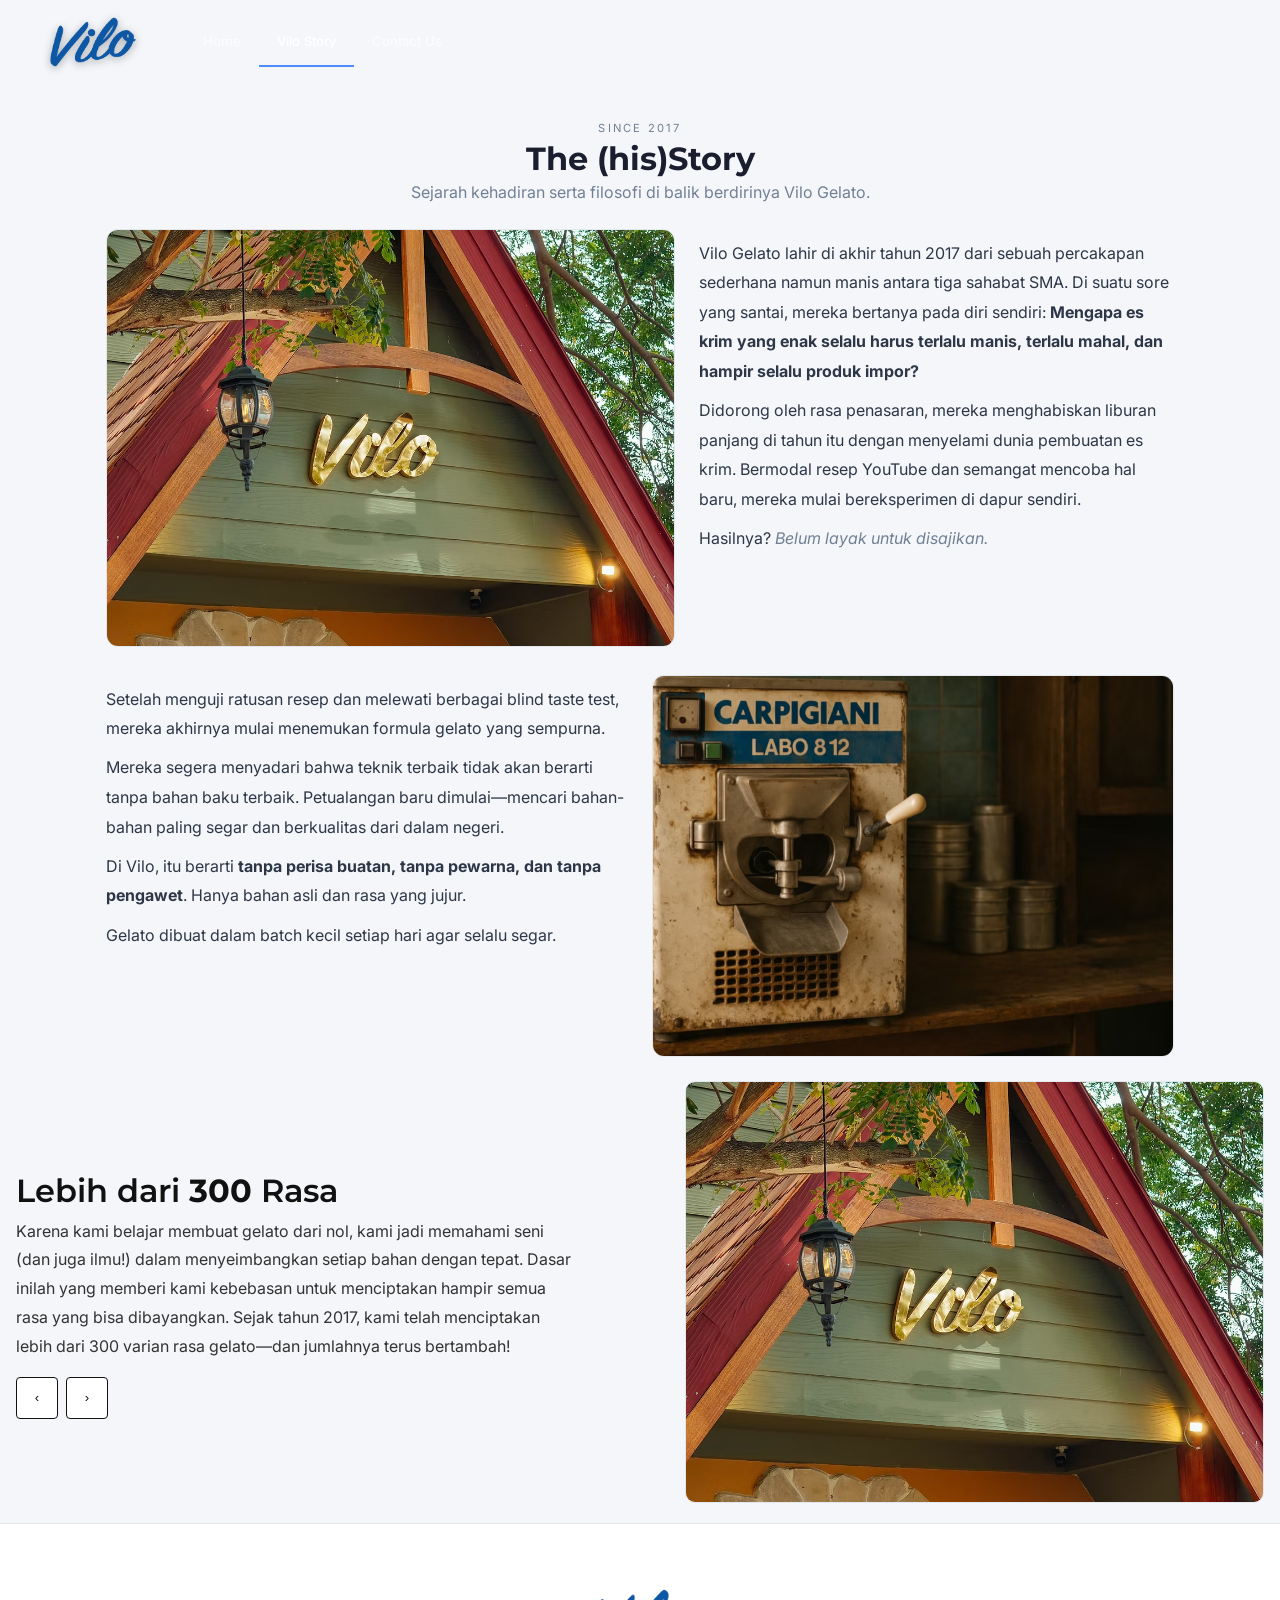
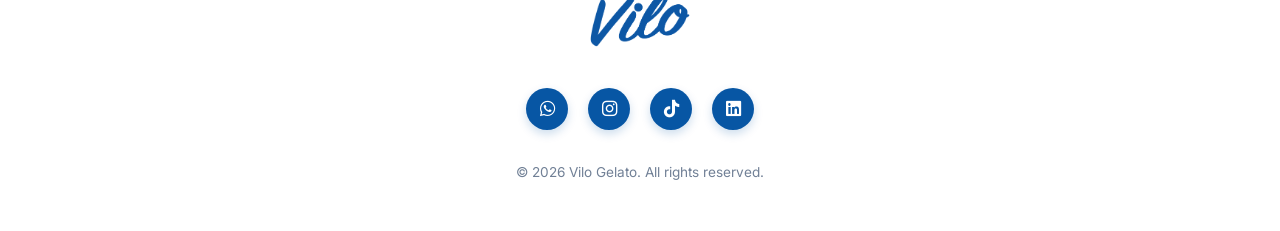
==== story.html @ fc719f1b "Add static website files" ====
<!DOCTYPE html>
<html lang="en">
<head>
    <meta charset="UTF-8">
    <meta name="viewport" content="width=device-width, initial-scale=1.0">
    <meta name="description" content="Vilo Story - VIMS">
    <title>Vilo Story - VIMS</title>
    
    <link rel="preconnect" href="https://fonts.googleapis.com">
    <link rel="preconnect" href="https://fonts.gstatic.com" crossorigin>
    <link href="https://fonts.googleapis.com/css2?family=Inter:wght@300;400;500;600;700&family=Playfair+Display:wght@400;500;600;700&family=Montserrat:wght@400;500;600&display=swap" rel="stylesheet">
    
    <link href="https://cdnjs.cloudflare.com/ajax/libs/font-awesome/6.4.0/css/all.min.css" rel="stylesheet">
    
    <link rel="stylesheet" href="css/style.css">
</head>
<body>
    <div class="vims-mobile-topbar" id="vims-mobile-topbar">
        <a href="index.html" class="vims-brand-link" aria-label="Home">
            <img src="images/logo.svg" alt="VILO" class="vims-mobile-logo">
        </a>
        <button class="vims-hamburger" id="vims-hamburger" aria-label="Toggle menu" title="Menu">
            <i class="fas fa-bars"></i>
        </button>
    </div>

    <nav class="vims-navbar" id="vims-navbar">
        <div class="vims-navbar-inner">
            <div class="vims-brand vims-desktop-brand">
                <a href="index.html" class="vims-brand-link" aria-label="Home">
                    <img src="images/logo.svg" alt="VILO" class="vims-brand-logo">
                </a>
            </div>

            <div class="vims-menu">
                <div class="vims-nav-root">
                    <a href="index.html" class="vims-nav-link">Home</a>
                </div>
                <div class="vims-nav-root active">
                    <a href="story.html" class="vims-nav-link">Vilo Story</a>
                </div>
                <div class="vims-nav-root">
                    <a href="contact.html" class="vims-nav-link">Contact Us</a>
                </div>
            </div>
        </div>
    </nav>

    <div class="vims-overlay" id="vims-overlay"></div>

    <div class="vims-main" style="padding-top: 100px;">
        <div class="story-wrap">
            <div class="title-section">
                <p class="subtitle-top">Since 2017</p>
                <h1 class="serif-title">The (his)Story</h1>
                <p class="lead" style="max-width:640px;margin:0 auto;color:var(--vims-text-light)">Sejarah kehadiran serta filosofi di balik berdirinya Vilo Gelato.</p>
            </div>

            <div class="story-hero px-3">
                <div class="hero-img"><img src="images/Vilo1.1.avif" alt="Vilo History"></div>
                <div class="hero-text">
                    <p>Vilo Gelato lahir di akhir tahun 2017 dari sebuah percakapan sederhana namun manis antara tiga sahabat SMA. Di suatu sore yang santai, mereka bertanya pada diri sendiri: <strong>Mengapa es krim yang enak selalu harus terlalu manis, terlalu mahal, dan hampir selalu produk impor?</strong></p>
                    <p>Didorong oleh rasa penasaran, mereka menghabiskan liburan panjang di tahun itu dengan menyelami dunia pembuatan es krim. Bermodal resep YouTube dan semangat mencoba hal baru, mereka mulai bereksperimen di dapur sendiri.</p>
                    <p>Hasilnya? <span style="color:var(--vims-text-light);font-style:italic">Belum layak untuk disajikan.</span></p>
                </div>
            </div>

            <div class="story-two px-3">
                <div class="text">
                    <p>Setelah menguji ratusan resep dan melewati berbagai blind taste test, mereka akhirnya mulai menemukan formula gelato yang sempurna.</p>
                    <p>Mereka segera menyadari bahwa teknik terbaik tidak akan berarti tanpa bahan baku terbaik. Petualangan baru dimulai—mencari bahan-bahan paling segar dan berkualitas dari dalam negeri.</p>
                    <p>Di Vilo, itu berarti <strong>tanpa perisa buatan, tanpa pewarna, dan tanpa pengawet</strong>. Hanya bahan asli dan rasa yang jujur.</p>
                    <p>Gelato dibuat dalam batch kecil setiap hari agar selalu segar.</p>
                </div>
                <div class="img"><img src="images/Vilo1.3.avif" alt="Workshop"></div>
            </div>
        </div>

        <div class="px-3" id="vilo-story-carousel" aria-roledescription="carousel">
            <div class="story-slide" data-index="0">
                <div>
                    <h2 class="slide-title">Lebih dari <strong>300</strong> Rasa</h2>
                    <p class="slide-body">
                        Karena kami belajar membuat gelato dari nol, kami jadi memahami seni (dan juga ilmu!) dalam menyeimbangkan setiap bahan dengan tepat.
                        Dasar inilah yang memberi kami kebebasan untuk menciptakan hampir semua rasa yang bisa dibayangkan. Sejak tahun 2017, kami telah menciptakan lebih dari 300 varian rasa gelato—dan jumlahnya terus bertambah!
                    </p>
                    <div class="slide-nav">
                        <button type="button" class="slide-btn" data-prev aria-label="Previous slide"><span class="sr">Previous</span>‹</button>
                        <button type="button" class="slide-btn" data-next aria-label="Next slide"><span class="sr">Next</span>›</button>
                    </div>
                </div>
                <div class="slide-media"><img src="images/Vilo1.1.avif" alt="Vilo flavours"></div>
            </div>
            <div class="story-slide" data-index="1" style="display:none">
                <div>
                    <h2 class="slide-title"><strong>37</strong> Outlets</h2>
                    <p class="slide-body">
                        Kami dengan bangga memiliki, mengelola, dan menjalankan 37 gerai yang tersebar di seluruh kepulauan Indonesia, menjadikan kami sebagai jaringan gelato lokal terbesar di tanah air.
                        Dari sudut kota hingga destinasi pulau, selalu ada secangkir Vilo yang tidak pernah terlalu jauh dari Anda!
                    </p>
                    <div class="slide-nav">
                        <button type="button" class="slide-btn" data-prev aria-label="Previous slide"><span class="sr">Previous</span>‹</button>
                        <button type="button" class="slide-btn" data-next aria-label="Next slide"><span class="sr">Next</span>›</button>
                    </div>
                </div>
                <div class="slide-media"><img src="images/Vilo1.2.avif" alt="Vilo outlets"></div>
            </div>
        </div>
    </div>

    <footer class="vims-footer">
        <div class="vims-main" style="padding: 0 2.5rem;">
            <img src="images/logo.svg" class="vims-footer-logo" alt="Vilo Logo">
            <div class="vims-footer-socials">
                <a href="https://api.whatsapp.com/send/?phone=628161639999" target="_blank" aria-label="WhatsApp"><i class="fab fa-whatsapp"></i></a>
                <a href="https://www.instagram.com/vilogelato/" target="_blank" aria-label="Instagram"><i class="fab fa-instagram"></i></a>
                <a href="https://tiktok.com/vilogelato" target="_blank" aria-label="TikTok"><i class="fab fa-tiktok"></i></a>
                <a href="https://www.linkedin.com/company/vilo-gelato01/" target="_blank" aria-label="LinkedIn"><i class="fab fa-linkedin"></i></a>
            </div>
            <p class="vims-footer-copy">© 2026 Vilo Gelato. All rights reserved.</p>
        </div>
    </footer>

    <script src="js/script.js"></script>
</body>
</html>
---- css/style.css ----
:root {
    --vims-primary: #1a1e2e;
    --vims-primary-light: #252a3a;
    --vims-accent: #4f8cff;
    --vims-accent-hover: #6da0ff;
    --vims-accent-subtle: rgba(79, 140, 255, 0.08);
    --vims-bg: #f4f6f9;
    --vims-card: #ffffff;
    --vims-border: #e2e6ed;
    --vims-text: #2d3748;
    --vims-text-light: #718096;
    --vims-text-muted: #a0aec0;
    --vims-success: #48bb78;
    --vims-shadow: 0 1px 3px rgba(0, 0, 0, 0.06), 0 1px 2px rgba(0, 0, 0, 0.04);
    --vims-shadow-lg: 0 10px 25px rgba(0, 0, 0, 0.08);
    --vims-radius: 8px;
    --vims-transition: 0.2s cubic-bezier(0.4, 0, 0.2, 1);
    --vims-dropdown-bg: #252a3a;
    --vims-dropdown-text: #E6EAF2;
    --vims-dropdown-hover-bg: rgba(255, 255, 255, 0.06);
    --vims-submenu-bg: rgba(255, 255, 255, 0.04);
    --vims-gold: #b88a44;
}

* {
    margin: 0;
    padding: 0;
    box-sizing: border-box;
}

body {
    font-family: 'Inter', -apple-system, BlinkMacSystemFont, 'Segoe UI', Roboto, sans-serif;
    background-color: var(--vims-bg);
    color: var(--vims-text);
    line-height: 1.6;
    -webkit-font-smoothing: antialiased;
}

h1,
.vims-h1 {
    font-family: 'Avenir Next', 'Avenir', 'Montserrat', sans-serif;
    font-weight: 700;
    font-size: 2rem;
    color: var(--vims-primary);
    line-height: 1.3;
}

h2 {
    font-size: 1.5rem;
    font-weight: 600;
    color: var(--vims-primary);
}

h3 {
    font-size: 1.25rem;
    font-weight: 600;
    color: var(--vims-primary);
}

.vims-navbar {
    background: transparent;
    border-bottom: none;
    position: fixed;
    width: 100%;
    top: 0;
    z-index: 999;
    transition: background-color 0.3s ease, box-shadow 0.3s ease, padding 0.3s ease;
}

.vims-navbar.scrolled {
    background: rgba(26, 30, 46, 0.95);
    backdrop-filter: blur(10px);
    -webkit-backdrop-filter: blur(10px);
    box-shadow: 0 4px 20px rgba(0, 0, 0, 0.2);
}

.vims-mobile-topbar {
    display: none;
}

.vims-navbar-inner {
    display: flex;
    align-items: center;
    padding: 1rem 3rem;
    overflow: visible;
}

.vims-brand {
    display: flex;
    align-items: center;
    gap: 0.75rem;
    padding-right: 2rem;
    margin-right: 1rem;
    border-right: none;
}

.vims-brand-logo {
    height: 52px;
    display: block;
    filter: drop-shadow(0 2px 4px rgba(0, 0, 0, 0.3));
}

.vims-menu {
    display: flex;
    align-items: stretch;
    gap: 0;
    flex: 1;
}

.vims-nav-root {
    position: relative;
}

.vims-nav-root>.vims-nav-link {
    display: flex;
    align-items: center;
    gap: 0.4rem;
    padding: 0.85rem 1.1rem;
    color: rgba(255, 255, 255, 0.7);
    text-decoration: none;
    font-size: 0.82rem;
    font-weight: 500;
    white-space: nowrap;
    transition: var(--vims-transition);
    border-bottom: 2px solid transparent;
}

.vims-nav-root>.vims-nav-link:hover,
.vims-nav-root.active>.vims-nav-link {
    color: #fff;
    background: transparent;
    border-bottom-color: var(--vims-accent);
}

.vims-main {
    width: 100%;
    margin: 0;
    padding: 0;
}

.vims-container {
    max-width: 960px;
    margin: 0 auto;
    padding: 2.5rem;
}

@media (max-width: 768px) {
    .vims-mobile-topbar {
        display: flex;
        justify-content: space-between;
        align-items: center;
        padding: 1rem 1.5rem;
        position: fixed;
        width: 100%;
        top: 0;
        z-index: 1000;
        transition: background-color 0.3s ease;
    }

    .vims-mobile-topbar.scrolled {
        background: rgba(26, 30, 46, 0.95);
        backdrop-filter: blur(10px);
        -webkit-backdrop-filter: blur(10px);
        box-shadow: 0 4px 20px rgba(0, 0, 0, 0.2);
    }

    .vims-mobile-logo {
        height: 36px;
        filter: drop-shadow(0 2px 4px rgba(0, 0, 0, 0.3));
    }

    .vims-desktop-brand {
        display: none !important;
    }

    .vims-hamburger {
        display: block;
        color: #fff;
        font-size: 1.5rem;
        background: none;
        border: none;
    }

    .vims-navbar {
        position: fixed;
        top: 0;
        left: -300px;
        width: 300px;
        height: 100vh;
        background: var(--vims-card);
        border-right: 1px solid var(--vims-border);
        box-shadow: var(--vims-shadow-lg);
        transition: left 0.3s ease;
        z-index: 1001;
        overflow-y: auto;
    }

    .vims-navbar.mobile-open {
        left: 0;
    }

    .vims-navbar-inner {
        flex-direction: column;
        padding: 0;
    }

    .vims-nav-root>.vims-nav-link {
        color: var(--vims-text);
        padding: 0.85rem 1.25rem;
        border-bottom: 1px solid var(--vims-border);
        border-left: 3px solid transparent;
    }

    .vims-nav-root.active>.vims-nav-link {
        color: var(--vims-accent);
        border-left-color: var(--vims-accent);
        background: var(--vims-accent-subtle);
        border-bottom-color: var(--vims-border);
    }
}

.vims-overlay {
    display: none;
    position: fixed;
    inset: 0;
    top: 0;
    background: rgba(0, 0, 0, 0.3);
    z-index: 1000;
}

.vims-overlay.active {
    display: block;
}

.vims-footer {
    background: var(--vims-card);
    border-top: 1px solid var(--vims-border);
    padding: 4rem 0 3rem;
    text-align: center;
}

.vims-footer-logo {
    height: 60px;
    width: auto;
    margin-bottom: 2rem;
    transition: var(--vims-transition);
}

.vims-footer-socials {
    display: flex;
    justify-content: center;
    gap: 1.25rem;
    margin-bottom: 2rem;
}

.vims-footer-socials a {
    display: flex;
    align-items: center;
    justify-content: center;
    width: 42px;
    height: 42px;
    background: #0756a4;
    color: #fff;
    border-radius: 50%;
    font-size: 1.1rem;
    transition: var(--vims-transition);
    box-shadow: 0 4px 10px rgba(7, 86, 164, 0.2);
    text-decoration: none;
}

.vims-footer-socials a:hover {
    transform: translateY(-3px);
    box-shadow: 0 6px 15px rgba(7, 86, 164, 0.35);
    background: #064583;
    color: #fff;
}

.vims-footer-copy {
    font-size: 0.85rem;
    color: var(--vims-text-light);
}

.hero-section {
    position: relative;
    height: calc(100vh - 60px);
    width: 100%;
    display: flex;
    align-items: center;
    justify-content: center;
    text-align: center;
    background-color: var(--vims-primary);
    color: #ffffff;
    overflow: hidden;
}

.hero-bg {
    position: absolute;
    top: 0;
    left: 0;
    width: 100%;
    height: 100%;
    object-fit: cover;
    z-index: 1;
    transform: scale(1.05);
    animation: heroKenBurns 20s ease-in-out forwards;
}

.hero-overlay {
    position: absolute;
    top: 0;
    left: 0;
    width: 100%;
    height: 100%;
    background: linear-gradient(to bottom, rgba(0, 0, 0, 0.5) 0%, rgba(0, 0, 0, 0.2) 100%);
    z-index: 2;
}

.hero-content {
    position: relative;
    z-index: 3;
    max-width: 800px;
    padding: 2rem;
    opacity: 0;
    transform: translateY(24px);
    transition: opacity 700ms ease, transform 700ms ease;
}
.hero-content.show {
    opacity: 1;
    transform: translateY(0);
}

.hero-section .display-2 {
    font-family: 'Avenir Next', 'Avenir', 'Montserrat', sans-serif;
    font-size: 3.5rem;
    color: #ffffff;
    margin-bottom: 1rem;
    text-shadow: 0 2px 4px rgba(0, 0, 0, 0.3);
}

.hero-section .lead {
    font-size: 1.25rem;
    color: rgba(255, 255, 255, 0.9);
    margin-top: .5rem;
    text-shadow: 0 1px 2px rgba(0, 0, 0, 0.3);
}

@keyframes heroKenBurns {
    0%   { transform: scale(1.05); }
    50%  { transform: scale(1.08); }
    100% { transform: scale(1.1); }
}

.btn {
    display: inline-block;
    margin-top: 1.5rem;
    padding: .75rem 2rem;
    border-radius: 999px;
    text-decoration: none;
    font-size: .95rem;
    font-weight: 500;
    transition: var(--vims-transition);
}

.btn--outline {
    border: 2px solid #ffffff;
    color: #ffffff;
    background: rgba(255, 255, 255, 0.1);
    backdrop-filter: blur(4px);
}

.btn--outline:hover {
    background: #ffffff;
    color: var(--vims-primary);
}

.article-slide {
    padding: 4rem 0;
    margin-bottom: 2rem;
}

.as-grid {
    display: grid;
    grid-template-columns: 1fr 1.25fr;
    gap: 3rem;
    align-items: center;
}

.text-slider {
    position: relative;
    padding-right: 2rem;
}

.text-slide {
    opacity: 0;
    position: absolute;
    top: 50%;
    transform: translateY(-50%);
    width: 100%;
    transition: opacity .5s ease;
}

.text-slide.is-active {
    opacity: 1;
    position: relative;
    transform: translateY(0);
}

.badge {
    font-size: .85rem;
    font-weight: 700;
    color: #0756a4;
    text-transform: uppercase;
    letter-spacing: 0.5px;
    margin-bottom: 0.5rem;
    display: block;
    padding: 0;
    background: transparent;
}

.text-slide h2 {
    font-family: 'Inter', system-ui, -apple-system, sans-serif;
    font-size: 2.8rem;
    font-weight: 900;
    color: var(--vims-primary);
    margin-bottom: 1.2rem;
    line-height: 1.1;
}

.muted {
    color: var(--vims-text-light);
    font-size: 1.05rem;
    line-height: 1.6;
}

.image-slider-wrapper {
    position: relative;
}

.image-slider {
    position: relative;
    aspect-ratio: 16/10;
    border-radius: 16px;
    overflow: hidden;
    box-shadow: 0 4px 20px rgba(0, 0, 0, 0.1);
}

.image-slide {
    opacity: 0;
    position: absolute;
    top: 0;
    left: 0;
    width: 100%;
    height: 100%;
    transition: opacity .5s ease;
}

.image-slide.is-active {
    opacity: 1;
}

.image-slide img {
    width: 100%;
    height: 100%;
    object-fit: cover;
}

.slider-dots {
    display: flex;
    justify-content: center;
    gap: 8px;
    margin-top: 1rem;
}

.slider-dots .dot {
    width: 6px;
    height: 6px;
    border-radius: 50%;
    background: #cbd5e1;
    cursor: pointer;
    transition: background 0.3s ease;
}

.slider-dots .dot.active {
    background: #475569;
}

.vilo-stats {
    padding: 2rem 0 4rem;
}

.stats-grid {
    display: grid;
    grid-template-columns: repeat(4, 1fr);
    gap: 1rem;
}

.stat {
    text-align: center;
    padding: 1rem;
    opacity: 0;
    transform: translateY(30px);
    transition: opacity 0.8s ease, transform 0.8s ease;
}

.stat.is-visible {
    opacity: 1;
    transform: translateY(0);
}

.stat-number {
    font-size: 4rem;
    font-weight: 700;
    color: var(--vims-gold);
    margin-bottom: 0.5rem;
    font-family: 'Avenir', 'Montserrat';
    line-height: 1;
}

.stat-label {
    font-size: .85rem;
    color: var(--vims-text-light);
}

@media(max-width:768px) {
    .as-grid {
        grid-template-columns: 1fr;
    }
    .stats-grid {
        grid-template-columns: repeat(2, 1fr);
    }
}

.story-wrap {max-width:1100px;margin:0 auto}
.title-section {text-align:center;margin:1.25rem 0 1.5rem}
.title-section .serif-title {font-family:'Avenir Next','Avenir','Montserrat',sans-serif;font-size:2rem;color:var(--vims-primary)}
.subtitle-top {letter-spacing:.2em;text-transform:uppercase;font-size:.7rem;color:var(--vims-text-light)}
.story-slide {display:grid;grid-template-columns:1.1fr 1fr;gap:2rem;align-items:center;margin:1.25rem 0}
.slide-title {font-family:'Avenir Next','Avenir','Montserrat',sans-serif;font-size:2rem;color:#111}
.slide-title strong {font-weight:700}
.slide-body {color:#333;line-height:1.8;max-width:560px}
.slide-media {border:1px solid var(--vims-border);border-radius:10px;overflow:hidden}
.slide-media img {display:block;width:100%;height:420px;object-fit:cover}
.slide-nav {display:flex;gap:.5rem;margin-top:1rem}
.slide-btn {width:42px;height:42px;border:1px solid #111;background:#fff;color:#111;border-radius:4px;display:inline-flex;align-items:center;justify-content:center;cursor:pointer}
.slide-btn:hover {background:#111;color:#fff}
.sr {position:absolute;width:1px;height:1px;overflow:hidden;clip:rect(0,0,0,0)}
.story-hero {display:grid;grid-template-columns:1.2fr 1fr;gap:1.5rem;align-items:start;margin-bottom:1.75rem}
.story-hero .hero-img {border-radius:12px;overflow:hidden;border:1px solid var(--vims-border)}
.story-hero .hero-img img {width:100%;height:100%;object-fit:cover;display:block}
.story-hero .hero-text {max-width:520px;margin:0 auto}
.story-hero .hero-text p {color:var(--vims-text);line-height:1.85;margin:.6rem 0}
.story-two {display:grid;grid-template-columns:1fr 1fr;gap:1.5rem;align-items:start;margin:1.5rem 0}
.story-two .text p {line-height:1.85;margin:.6rem 0}
.story-two .img {border-radius:12px;overflow:hidden;border:1px solid var(--vims-border)}
.story-two .img img {width:100%;height:380px;object-fit:cover;display:block}
@media(max-width:900px){.story-hero{grid-template-columns:1fr}.story-two{grid-template-columns:1fr}}

.contact-container {
    max-width: 1200px;
    margin: 0 auto;
    padding: 2rem 1.5rem;
}

.contact-header {
    text-align: center;
    margin-bottom: 3rem;
}

.contact-header h1 {
    font-family: 'Avenir', 'Montserrat';
    font-size: 2.5rem;
    color: #1a1e2e;
    margin-bottom: 0.75rem;
}

.contact-header p {
    color: #718096;
    font-size: 1rem;
    max-width: 500px;
    margin: 0 auto;
    line-height: 1.6;
}

.contact-grid {
    display: grid;
    grid-template-columns: 1fr 1fr;
    gap: 3rem;
    align-items: start;
}

.contact-info-section h3 {
    font-size: 1.1rem;
    font-weight: 600;
    color: #1a1e2e;
    margin-bottom: 1.5rem;
}

.contact-item {
    display: flex;
    gap: 1rem;
    margin-bottom: 1.25rem;
    align-items: flex-start;
}

.contact-icon {
    width: 40px;
    height: 40px;
    background: #fef3e2;
    border-radius: 50%;
    display: flex;
    align-items: center;
    justify-content: center;
    flex-shrink: 0;
}

.contact-icon i {
    color: #d97706;
    font-size: 1.1rem;
}

.contact-details h4 {
    font-size: 0.95rem;
    font-weight: 600;
    color: #1a1e2e;
    margin-bottom: 0.25rem;
}

.contact-details p,
.contact-details a {
    font-size: 0.9rem;
    color: #718096;
    margin: 0;
    text-decoration: none;
}

.contact-details a:hover {
    color: #0756a4;
}

.opening-hours {
    background: #fef3e2;
    border-radius: 12px;
    padding: 1.25rem;
    margin-top: 1.5rem;
}

.opening-hours h4 {
    font-size: 1rem;
    font-weight: 600;
    color: #1a1e2e;
    margin-bottom: 0.75rem;
}

.opening-hours p {
    font-size: 0.9rem;
    color: #718096;
    margin: 0.25rem 0;
}

.contact-form-card {
    background: #ffffff;
    border-radius: 16px;
    padding: 2rem;
    box-shadow: 0 4px 20px rgba(0, 0, 0, 0.08);
}

.form-group {
    margin-bottom: 1.25rem;
}

.form-group label {
    display: block;
    font-size: 0.85rem;
    font-weight: 600;
    color: #1a1e2e;
    margin-bottom: 0.5rem;
}

.form-group input,
.form-group textarea {
    width: 100%;
    padding: 0.75rem 1rem;
    border: 1px solid #e2e8f0;
    border-radius: 10px;
    font-size: 0.95rem;
    color: #1a1e2e;
    background: #ffffff;
    transition: border-color 0.2s ease, box-shadow 0.2s ease;
}

.form-group input:focus,
.form-group textarea:focus {
    outline: none;
    border-color: #0756a4;
    box-shadow: 0 0 0 3px rgba(7, 86, 164, 0.1);
}

.form-group input::placeholder,
.form-group textarea::placeholder {
    color: #a0aec0;
}

.form-group textarea {
    min-height: 120px;
    resize: vertical;
}

.submit-btn {
    width: 100%;
    background: #d97706;
    color: #ffffff;
    border: none;
    padding: 0.9rem 1.5rem;
    border-radius: 10px;
    font-size: 1rem;
    font-weight: 600;
    cursor: pointer;
    transition: background-color 0.2s ease, transform 0.1s ease;
    display: flex;
    align-items: center;
    justify-content: center;
    gap: 0.5rem;
}

.submit-btn:hover {
    background: #b45309;
}

.submit-btn:active {
    transform: scale(0.98);
}

@media (max-width: 768px) {
    .contact-grid {
        grid-template-columns: 1fr;
        gap: 2rem;
    }
    .contact-header h1 {
        font-size: 2rem;
    }
}

.px-3 {
    padding-left: 1rem;
    padding-right: 1rem;
}

.lead {
    color: var(--vims-text-light);
}
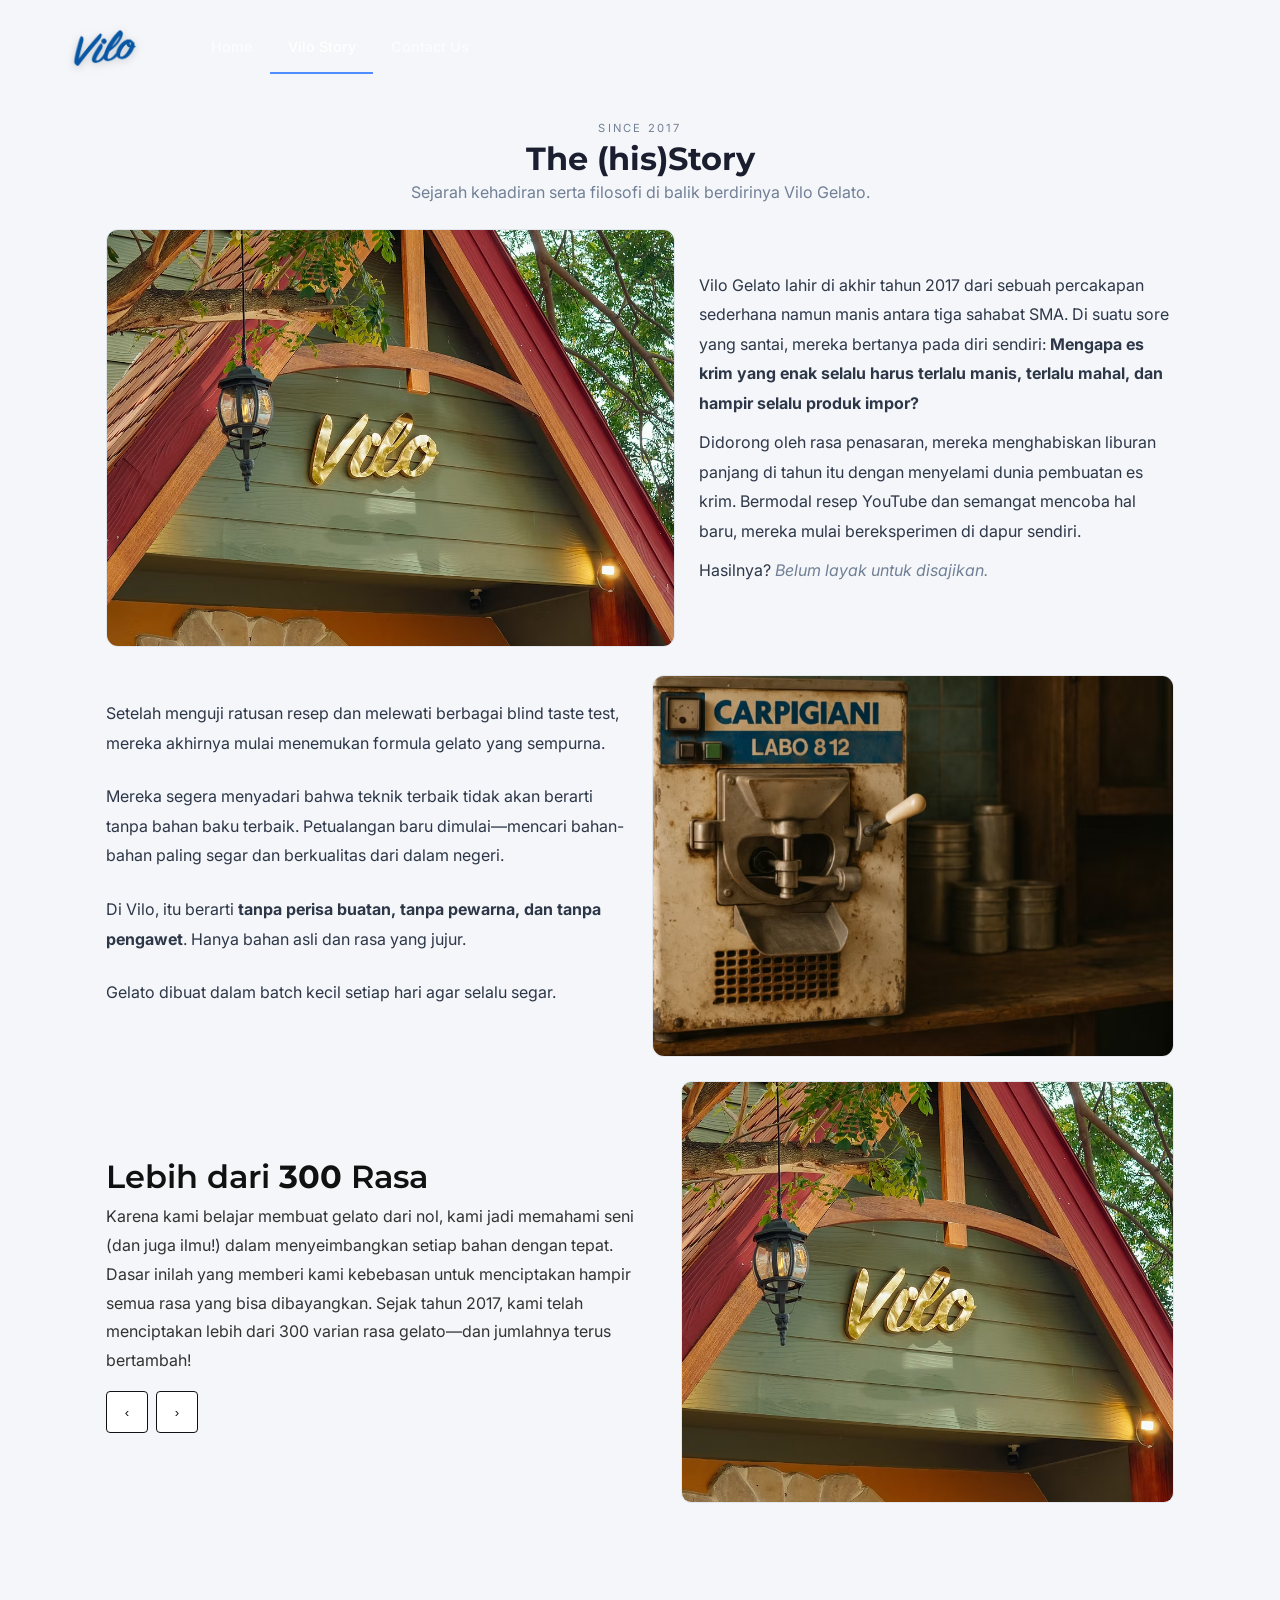
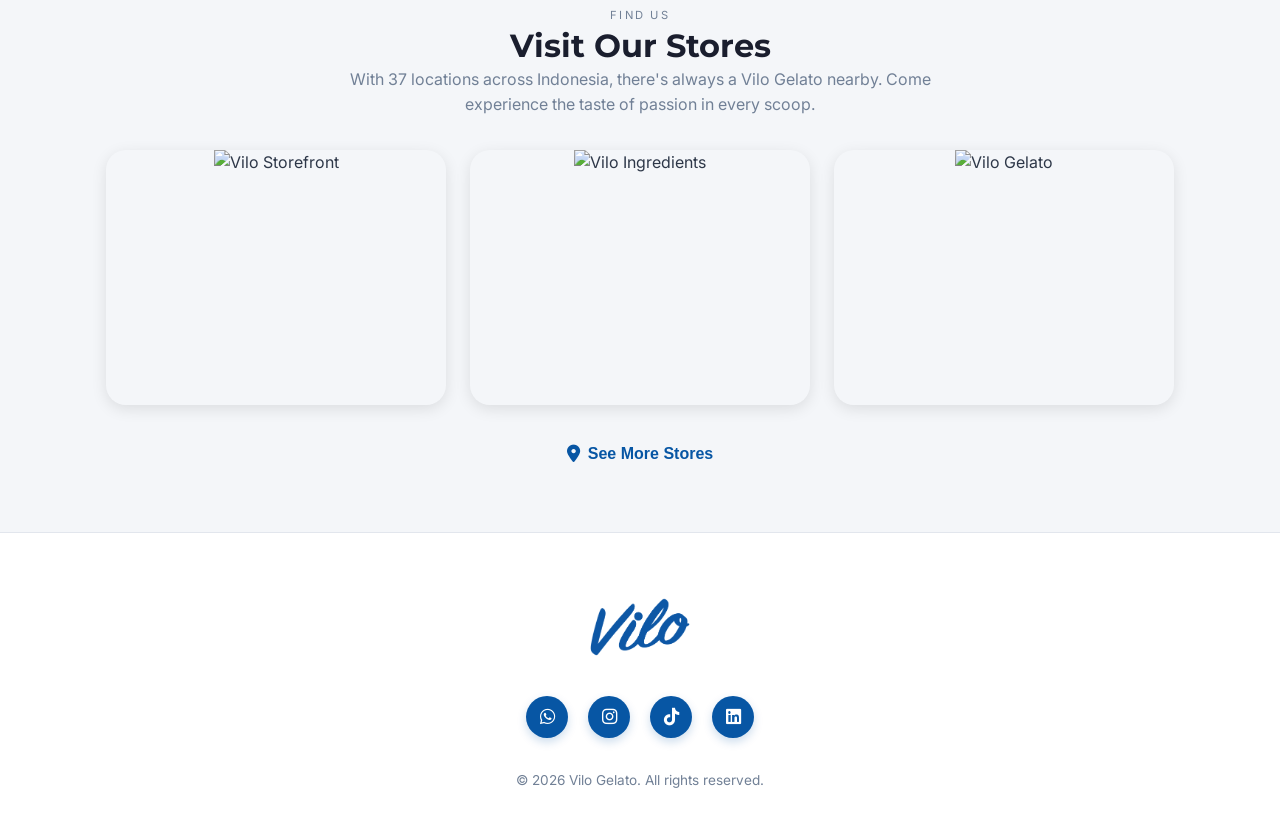
==== commit e24a66d1: "update homepage" ====
--- a/story.html
+++ b/story.html
@@ -74,9 +74,8 @@
                 </div>
                 <div class="img"><img src="images/Vilo1.3.avif" alt="Workshop"></div>
             </div>
-        </div>
-
-        <div class="px-3" id="vilo-story-carousel" aria-roledescription="carousel">
+
+             <div class="px-3" id="vilo-story-carousel" aria-roledescription="carousel">
             <div class="story-slide" data-index="0">
                 <div>
                     <h2 class="slide-title">Lebih dari <strong>300</strong> Rasa</h2>
@@ -106,8 +105,194 @@
                 <div class="slide-media"><img src="images/Vilo1.2.avif" alt="Vilo outlets"></div>
             </div>
         </div>
+
+        <section class="visit-stores px-3">
+            <div class="story-wrap">
+                <div class="title-section">
+                    <p class="subtitle-top">FIND US</p>
+                    <h1 class="serif-title">Visit Our Stores</h1>
+                    <p class="lead" style="max-width:640px;margin:0 auto;color:var(--vims-text-light)">
+                        With 37 locations across Indonesia, there's always a Vilo Gelato nearby. Come experience the taste of passion in every scoop.
+                    </p>
+                </div>
+
+                <div class="stores-grid">
+                    <div class="store-card">
+                        <img src="images/DSC08539.JPG" alt="Vilo Storefront">
+                        <div class="store-overlay">
+                            <h3>Vilo Gelato Alam Sutera</h3>
+                            <p>Jl Alam Sutera Towncenter 10J no 5, Tangerang, Banten 15325</p>
+                        </div>
+                    </div>
+                    <div class="store-card">
+                        <img src="images/DSC00134e.jpg" alt="Vilo Ingredients">
+                        <div class="store-overlay">
+                            <h3>Vilo Gelato Bandung</h3>
+                            <p>Jl. Gunung Kareumbi No.7, Ciumbuleuit, Kec. Cidadap, Kota Bandung, Jawa Barat 40141</p>
+                        </div>
+                    </div>
+                    <div class="store-card">
+                        <img src="images/DSC01240.JPG" alt="Vilo Gelato">
+                        <div class="store-overlay">
+                            <h3>Vilo Gelato Puri</h3>
+                            <p>Jl. Puri Indah Raya, Kembangan Sel., Kec. Kembangan, Kota Jakarta Barat, Daerah Khusus Ibukota Jakarta 11610</p>
+                        </div>
+                    </div>
+                </div>
+
+                <button class="expand-btn" id="expand-outlets">
+                    <i class="fas fa-map-marker-alt"></i>
+                    <span>See More Stores</span>
+                </button>
+
+                <div id="outlets-grid">
+                    <!-- 37 Outlets Grid -->
+                    <div class="store-card">
+                        <img src="images/Vilo1.1.avif" alt="Vilo Outlet">
+                        <div class="store-overlay"><h3>Vilo Gelato Kelapa Gading</h3><p>Jakarta Utara</p></div>
+                    </div>
+                    <div class="store-card">
+                        <img src="images/Vilo1.2.avif" alt="Vilo Outlet">
+                        <div class="store-overlay"><h3>Vilo Gelato Bintaro</h3><p>Tangerang Selatan</p></div>
+                    </div>
+                    <div class="store-card">
+                        <img src="images/Vilo1.3.avif" alt="Vilo Outlet">
+                        <div class="store-overlay"><h3>Vilo Gelato Alam Sutera</h3><p>Tangerang</p></div>
+                    </div>
+                    <div class="store-card">
+                        <img src="images/Vilo1.4.avif" alt="Vilo Outlet">
+                        <div class="store-overlay"><h3>Vilo Gelato Bandung</h3><p>Jawa Barat</p></div>
+                    </div>
+                    <div class="store-card">
+                        <img src="images/Vilo1.1.avif" alt="Vilo Outlet">
+                        <div class="store-overlay"><h3>Vilo Gelato Bali Berawa</h3><p>Bali</p></div>
+                    </div>
+                    <div class="store-card">
+                        <img src="images/Vilo1.2.avif" alt="Vilo Outlet">
+                        <div class="store-overlay"><h3>Vilo Gelato Bali Sanur</h3><p>Bali</p></div>
+                    </div>
+                    <div class="store-card">
+                        <img src="images/Vilo1.3.avif" alt="Vilo Outlet">
+                        <div class="store-overlay"><h3>Vilo Gelato Yogyakarta</h3><p>DI Yogyakarta</p></div>
+                    </div>
+                    <div class="store-card">
+                        <img src="images/Vilo1.4.avif" alt="Vilo Outlet">
+                        <div class="store-overlay"><h3>Vilo Gelato Surabaya</h3><p>Jawa Timur</p></div>
+                    </div>
+                    <div class="store-card">
+                        <img src="images/Vilo1.1.avif" alt="Vilo Outlet">
+                        <div class="store-overlay"><h3>Vilo Gelato Medan</h3><p>Sumatera Utara</p></div>
+                    </div>
+                    <div class="store-card">
+                        <img src="images/Vilo1.2.avif" alt="Vilo Outlet">
+                        <div class="store-overlay"><h3>Vilo Gelato Makassar</h3><p>Sulawesi Selatan</p></div>
+                    </div>
+                    <div class="store-card">
+                        <img src="images/Vilo1.3.avif" alt="Vilo Outlet">
+                        <div class="store-overlay"><h3>Vilo Gelato Palembang</h3><p>Sumatera Selatan</p></div>
+                    </div>
+                    <div class="store-card">
+                        <img src="images/Vilo1.4.avif" alt="Vilo Outlet">
+                        <div class="store-overlay"><h3>Vilo Gelato Semarang</h3><p>Jawa Tengah</p></div>
+                    </div>
+                    <div class="store-card">
+                        <img src="images/Vilo1.1.avif" alt="Vilo Outlet">
+                        <div class="store-overlay"><h3>Vilo Gelato Malang</h3><p>Jawa Timur</p></div>
+                    </div>
+                    <div class="store-card">
+                        <img src="images/Vilo1.2.avif" alt="Vilo Outlet">
+                        <div class="store-overlay"><h3>Vilo Gelato Bogor</h3><p>Jawa Barat</p></div>
+                    </div>
+                    <div class="store-card">
+                        <img src="images/Vilo1.3.avif" alt="Vilo Outlet">
+                        <div class="store-overlay"><h3>Vilo Gelato Depok</h3><p>Jawa Barat</p></div>
+                    </div>
+                    <div class="store-card">
+                        <img src="images/Vilo1.4.avif" alt="Vilo Outlet">
+                        <div class="store-overlay"><h3>Vilo Gelato Bekasi</h3><p>Jawa Barat</p></div>
+                    </div>
+                    <div class="store-card">
+                        <img src="images/Vilo1.1.avif" alt="Vilo Outlet">
+                        <div class="store-overlay"><h3>Vilo Gelato BSD City</h3><p>Tangerang</p></div>
+                    </div>
+                    <div class="store-card">
+                        <img src="images/Vilo1.2.avif" alt="Vilo Outlet">
+                        <div class="store-overlay"><h3>Vilo Gelato Tangerang</h3><p>Banten</p></div>
+                    </div>
+                    <div class="store-card">
+                        <img src="images/Vilo1.3.avif" alt="Vilo Outlet">
+                        <div class="store-overlay"><h3>Vilo Gelato Manado</h3><p>Sulawesi Utara</p></div>
+                    </div>
+                    <div class="store-card">
+                        <img src="images/Vilo1.4.avif" alt="Vilo Outlet">
+                        <div class="store-overlay"><h3>Vilo Gelato Balikpapan</h3><p>Kalimantan Timur</p></div>
+                    </div>
+                    <div class="store-card">
+                        <img src="images/Vilo1.1.avif" alt="Vilo Outlet">
+                        <div class="store-overlay"><h3>Vilo Gelato Pontianak</h3><p>Kalimantan Barat</p></div>
+                    </div>
+                    <div class="store-card">
+                        <img src="images/Vilo1.2.avif" alt="Vilo Outlet">
+                        <div class="store-overlay"><h3>Vilo Gelato Lampung</h3><p>Lampung</p></div>
+                    </div>
+                    <div class="store-card">
+                        <img src="images/Vilo1.3.avif" alt="Vilo Outlet">
+                        <div class="store-overlay"><h3>Vilo Gelato Pekanbaru</h3><p>Riau</p></div>
+                    </div>
+                    <div class="store-card">
+                        <img src="images/Vilo1.4.avif" alt="Vilo Outlet">
+                        <div class="store-overlay"><h3>Vilo Gelato Batam</h3><p>Kepulauan Riau</p></div>
+                    </div>
+                    <div class="store-card">
+                        <img src="images/Vilo1.1.avif" alt="Vilo Outlet">
+                        <div class="store-overlay"><h3>Vilo Gelato Solo</h3><p>Jawa Tengah</p></div>
+                    </div>
+                    <div class="store-card">
+                        <img src="images/Vilo1.2.avif" alt="Vilo Outlet">
+                        <div class="store-overlay"><h3>Vilo Gelato Denpasar</h3><p>Bali</p></div>
+                    </div>
+                    <div class="store-card">
+                        <img src="images/Vilo1.3.avif" alt="Vilo Outlet">
+                        <div class="store-overlay"><h3>Vilo Gelato Jimbaran</h3><p>Bali</p></div>
+                    </div>
+                    <div class="store-card">
+                        <img src="images/Vilo1.4.avif" alt="Vilo Outlet">
+                        <div class="store-overlay"><h3>Vilo Gelato Ubud</h3><p>Bali</p></div>
+                    </div>
+                    <div class="store-card">
+                        <img src="images/Vilo1.1.avif" alt="Vilo Outlet">
+                        <div class="store-overlay"><h3>Vilo Gelato Canggu</h3><p>Bali</p></div>
+                    </div>
+                    <div class="store-card">
+                        <img src="images/Vilo1.2.avif" alt="Vilo Outlet">
+                        <div class="store-overlay"><h3>Vilo Gelato Uluwatu</h3><p>Bali</p></div>
+                    </div>
+                    <div class="store-card">
+                        <img src="images/Vilo1.3.avif" alt="Vilo Outlet">
+                        <div class="store-overlay"><h3>Vilo Gelato Seminyak</h3><p>Bali</p></div>
+                    </div>
+                    <div class="store-card">
+                        <img src="images/Vilo1.4.avif" alt="Vilo Outlet">
+                        <div class="store-overlay"><h3>Vilo Gelato Kuta</h3><p>Bali</p></div>
+                    </div>
+                    <div class="store-card">
+                        <img src="images/Vilo1.1.avif" alt="Vilo Outlet">
+                        <div class="store-overlay"><h3>Vilo Gelato Legian</h3><p>Bali</p></div>
+                    </div>
+                    <div class="store-card">
+                        <img src="images/Vilo1.2.avif" alt="Vilo Outlet">
+                        <div class="store-overlay"><h3>Vilo Gelato Nusa Dua</h3><p>Bali</p></div>
+                    </div>
+                </div>
+            </div>
+        </section>
+
     </div>
 
+
+        </div>
+
+       
     <footer class="vims-footer">
         <div class="vims-main" style="padding: 0 2.5rem;">
             <img src="images/logo.svg" class="vims-footer-logo" alt="Vilo Logo">
--- a/css/style.css
+++ b/css/style.css
@@ -89,15 +89,16 @@
     display: flex;
     align-items: center;
     gap: 0.75rem;
-    padding-right: 2rem;
+    padding-right: 1rem;
     margin-right: 1rem;
     border-right: none;
 }
 
 .vims-brand-logo {
-    height: 52px;
+    height: 64px;
+    width: auto;
     display: block;
-    filter: drop-shadow(0 2px 4px rgba(0, 0, 0, 0.3));
+    filter: drop-shadow(0 2px 4px rgba(96, 96, 96, 0.293));
 }
 
 .vims-menu {
@@ -118,7 +119,7 @@
     padding: 0.85rem 1.1rem;
     color: rgba(255, 255, 255, 0.7);
     text-decoration: none;
-    font-size: 0.82rem;
+    font-size: 0.9rem;
     font-weight: 500;
     white-space: nowrap;
     transition: var(--vims-transition);
@@ -141,7 +142,7 @@
 .vims-container {
     max-width: 960px;
     margin: 0 auto;
-    padding: 2.5rem;
+    padding: 2rem;
 }
 
 @media (max-width: 768px) {
@@ -165,9 +166,10 @@
     }
 
     .vims-mobile-logo {
-        height: 36px;
-        filter: drop-shadow(0 2px 4px rgba(0, 0, 0, 0.3));
-    }
+    height: 36px;
+    width: auto;
+    filter: drop-shadow(0 2px 4px rgba(0, 0, 0, 0.3));
+}
 
     .vims-desktop-brand {
         display: none !important;
@@ -282,7 +284,7 @@
 
 .hero-section {
     position: relative;
-    height: calc(100vh - 60px);
+    height: 100vh;
     width: 100%;
     display: flex;
     align-items: center;
@@ -301,8 +303,13 @@
     height: 100%;
     object-fit: cover;
     z-index: 1;
-    transform: scale(1.05);
-    animation: heroKenBurns 20s ease-in-out forwards;
+    opacity: 0;
+    transition: opacity 1.5s ease-in-out;
+}
+
+.hero-bg.is-active {
+    opacity: 1;
+    animation: heroKenBurns 20s ease-in-out infinite;
 }
 
 .hero-overlay {
@@ -344,11 +351,11 @@
     text-shadow: 0 1px 2px rgba(0, 0, 0, 0.3);
 }
 
-@keyframes heroKenBurns {
-    0%   { transform: scale(1.05); }
-    50%  { transform: scale(1.08); }
-    100% { transform: scale(1.1); }
-}
+.judul article .display-2 {
+    font-family: 'Avenir Next', 'Avenir', 'Montserrat', sans-serif;
+}
+
+
 
 .btn {
     display: inline-block;
@@ -382,7 +389,7 @@
     display: grid;
     grid-template-columns: 1fr 1.25fr;
     gap: 3rem;
-    align-items: center;
+    align-items: start;
 }
 
 .text-slider {
@@ -393,8 +400,7 @@
 .text-slide {
     opacity: 0;
     position: absolute;
-    top: 50%;
-    transform: translateY(-50%);
+    top: 0;
     width: 100%;
     transition: opacity .5s ease;
 }
@@ -402,7 +408,6 @@
 .text-slide.is-active {
     opacity: 1;
     position: relative;
-    transform: translateY(0);
 }
 
 .badge {
@@ -434,6 +439,7 @@
 
 .image-slider-wrapper {
     position: relative;
+    align-self: center;
 }
 
 .image-slider {
@@ -485,7 +491,7 @@
 }
 
 .vilo-stats {
-    padding: 2rem 0 4rem;
+    padding: 2rem 0 1rem;
 }
 
 .stats-grid {
@@ -547,10 +553,10 @@
 .story-hero {display:grid;grid-template-columns:1.2fr 1fr;gap:1.5rem;align-items:start;margin-bottom:1.75rem}
 .story-hero .hero-img {border-radius:12px;overflow:hidden;border:1px solid var(--vims-border)}
 .story-hero .hero-img img {width:100%;height:100%;object-fit:cover;display:block}
-.story-hero .hero-text {max-width:520px;margin:0 auto}
+.story-hero .hero-text {max-width:520px;margin:2rem auto}
 .story-hero .hero-text p {color:var(--vims-text);line-height:1.85;margin:.6rem 0}
 .story-two {display:grid;grid-template-columns:1fr 1fr;gap:1.5rem;align-items:start;margin:1.5rem 0}
-.story-two .text p {line-height:1.85;margin:.6rem 0}
+.story-two .text p {line-height:1.85;margin:1.5rem 0}
 .story-two .img {border-radius:12px;overflow:hidden;border:1px solid var(--vims-border)}
 .story-two .img img {width:100%;height:380px;object-fit:cover;display:block}
 @media(max-width:900px){.story-hero{grid-template-columns:1fr}.story-two{grid-template-columns:1fr}}
@@ -740,6 +746,126 @@
     }
 }
 
+.visit-stores {
+    padding: 4rem 0;
+    text-align: center;
+}
+
+.stores-grid {
+    display: grid;
+    grid-template-columns: repeat(3, 1fr);
+    gap: 1.5rem;
+    margin-top: 2rem;
+}
+
+.store-card {
+    position: relative;
+    border-radius: 20px;
+    overflow: hidden;
+    aspect-ratio: 4/3;
+    cursor: pointer;
+    box-shadow: 0 4px 15px rgba(0, 0, 0, 0.1);
+    transition: transform 0.3s ease;
+}
+
+.store-card:hover {
+    transform: translateY(-5px);
+}
+
+.store-card img {
+    width: 100%;
+    height: 100%;
+    object-fit: cover;
+    transition: transform 0.5s ease;
+}
+
+.store-card:hover img {
+    transform: scale(1.1);
+}
+
+.store-overlay {
+    position: absolute;
+    inset: 0;
+    background: linear-gradient(to top, rgba(0, 0, 0, 0.7) 0%, rgba(0, 0, 0, 0.668) 50%, transparent 100%);
+    opacity: 0;
+    transition: opacity 0.3s ease;
+    display: flex;
+    flex-direction: column;
+    justify-content: flex-end;
+    padding: 1.5rem;
+    text-align: left;
+}
+
+.store-card:hover .store-overlay {
+    opacity: 1;
+}
+
+.store-overlay h3 {
+    color: #fff;
+    font-size: 1.25rem;
+    margin-bottom: 0.25rem;
+    font-family: 'Avenir', 'Montserrat', sans-serif;
+}
+
+.store-overlay p {
+    color: rgba(255, 255, 255, 0.9);
+    font-size: 0.9rem;
+    margin: 0;
+}
+
+.expand-btn {
+    margin-top: 2.5rem;
+    background: none;
+    border: none;
+    color: #0756a4;
+    font-size: 1rem;
+    font-weight: 600;
+    cursor: pointer;
+    display: inline-flex;
+    align-items: center;
+    gap: 0.5rem;
+    transition: color 0.2s ease;
+}
+
+.expand-btn:hover {
+    color: #05417c;
+}
+
+.expand-btn i {
+    font-size: 1.1rem;
+}
+
+#outlets-grid {
+    display: none;
+    grid-template-columns: repeat(3, 1fr);
+    gap: 1.5rem;
+    margin-top: 1.5rem;
+    padding-top: 1.5rem;
+    border-top: 1px solid var(--vims-border);
+}
+
+#outlets-grid.active {
+    display: grid;
+    animation: fadeIn 0.5s ease forwards;
+}
+
+@keyframes fadeIn {
+    from { opacity: 0; transform: translateY(10px); }
+    to { opacity: 1; transform: translateY(0); }
+}
+
+@media (max-width: 992px) {
+    .stores-grid, #outlets-grid {
+        grid-template-columns: repeat(2, 1fr);
+    }
+}
+
+@media (max-width: 600px) {
+    .stores-grid, #outlets-grid {
+        grid-template-columns: 1fr;
+    }
+}
+
 .px-3 {
     padding-left: 1rem;
     padding-right: 1rem;
